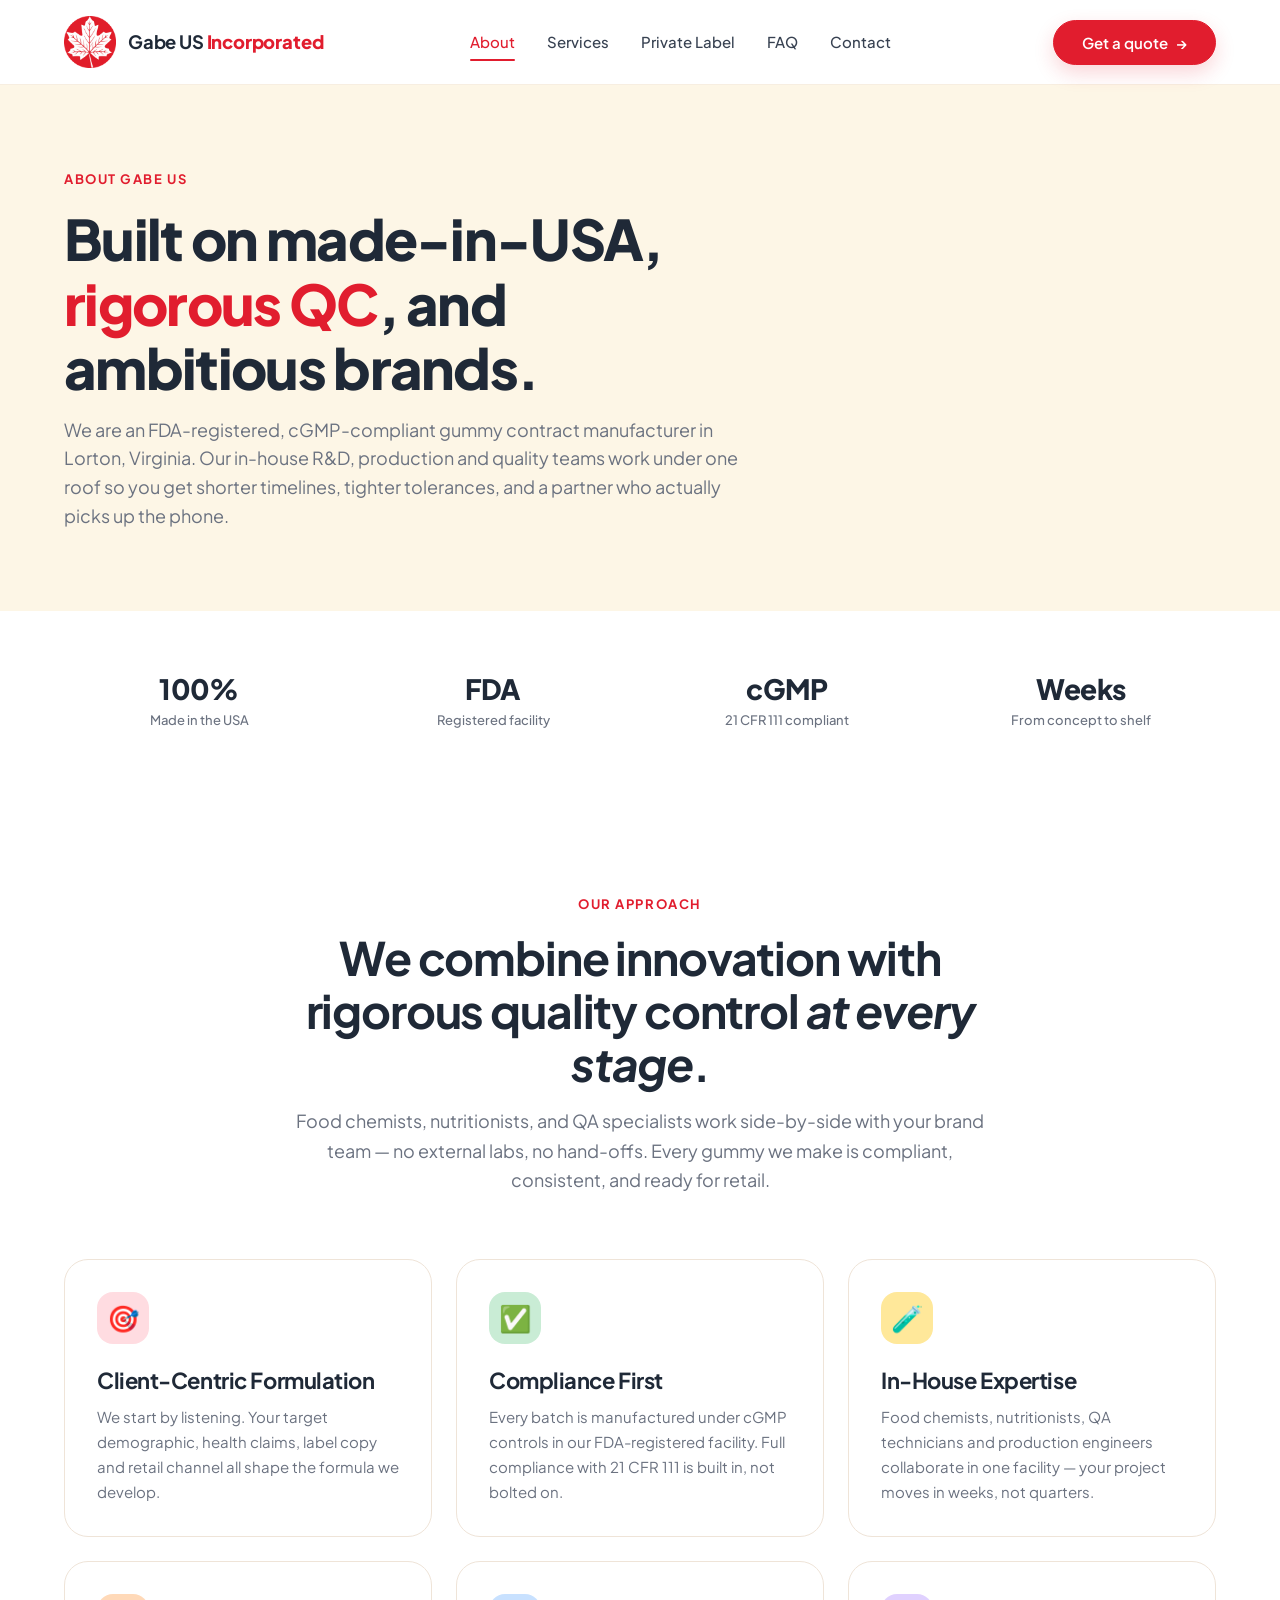
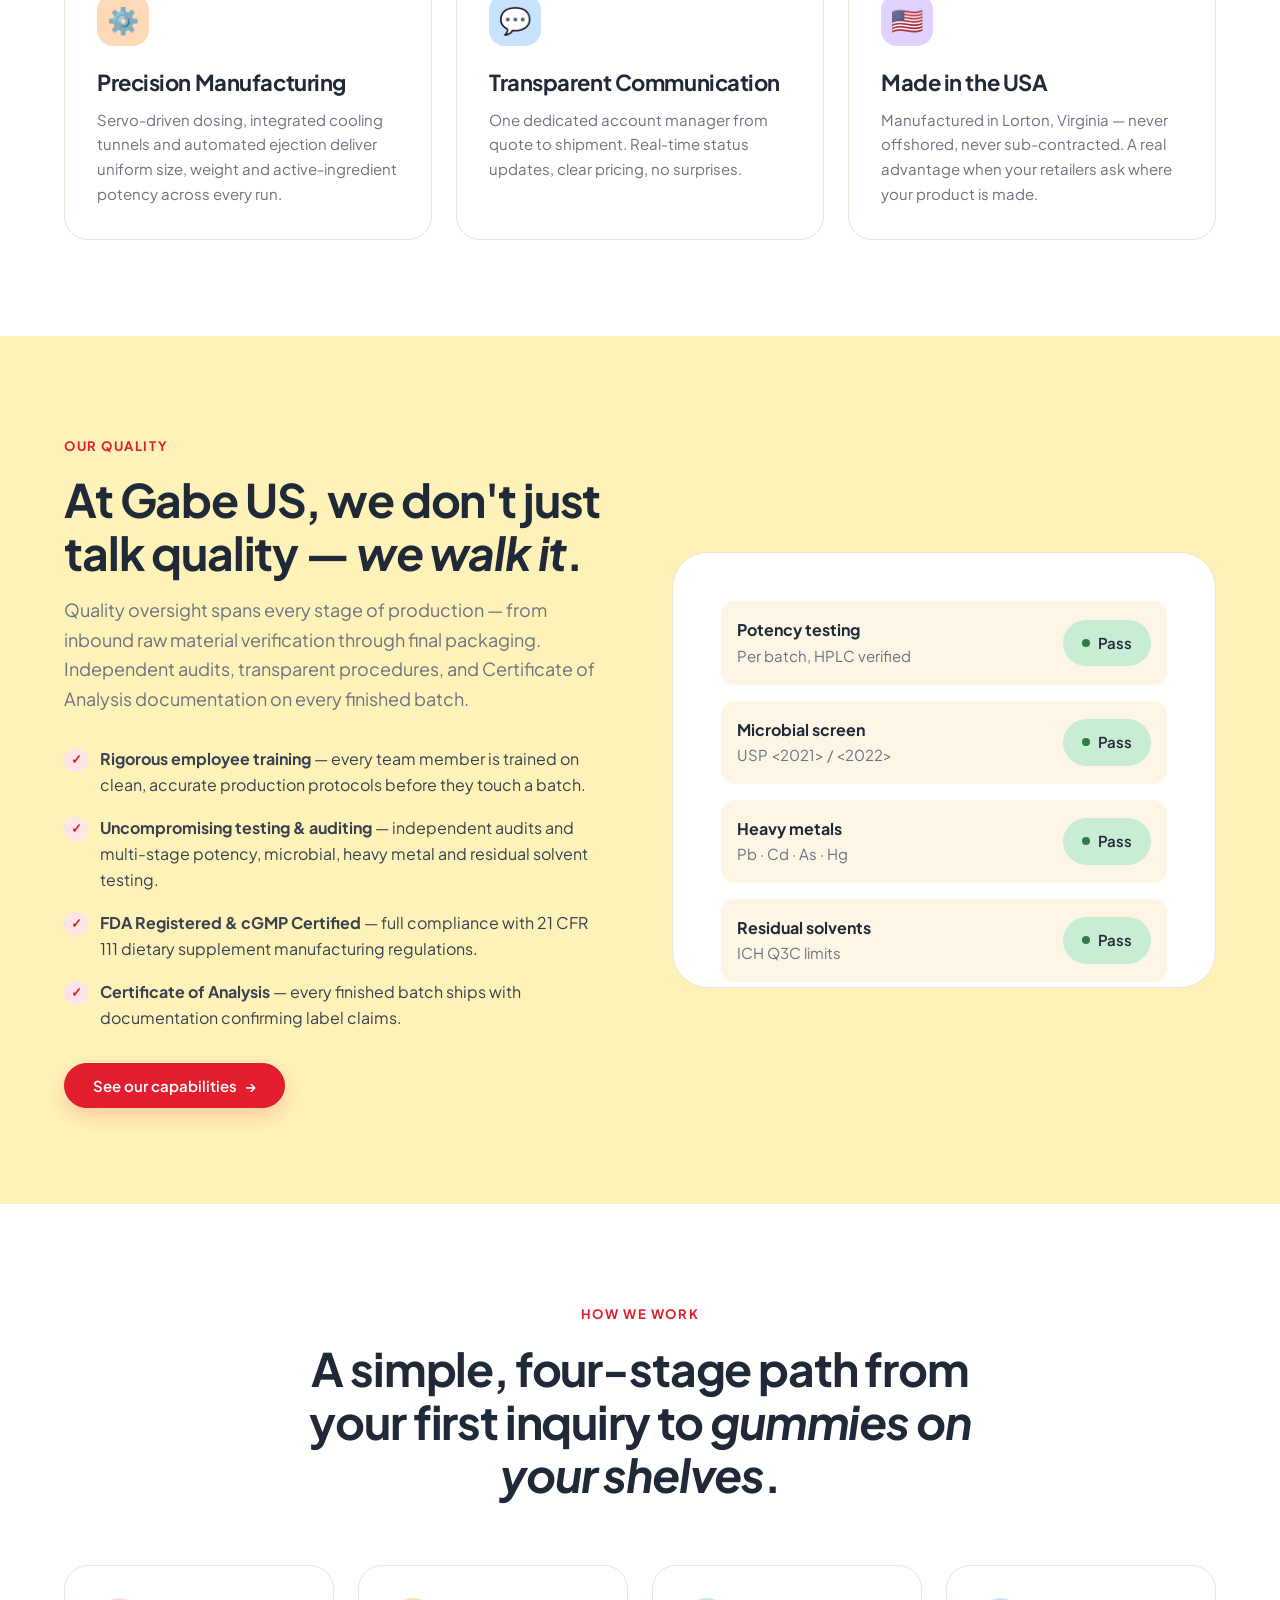
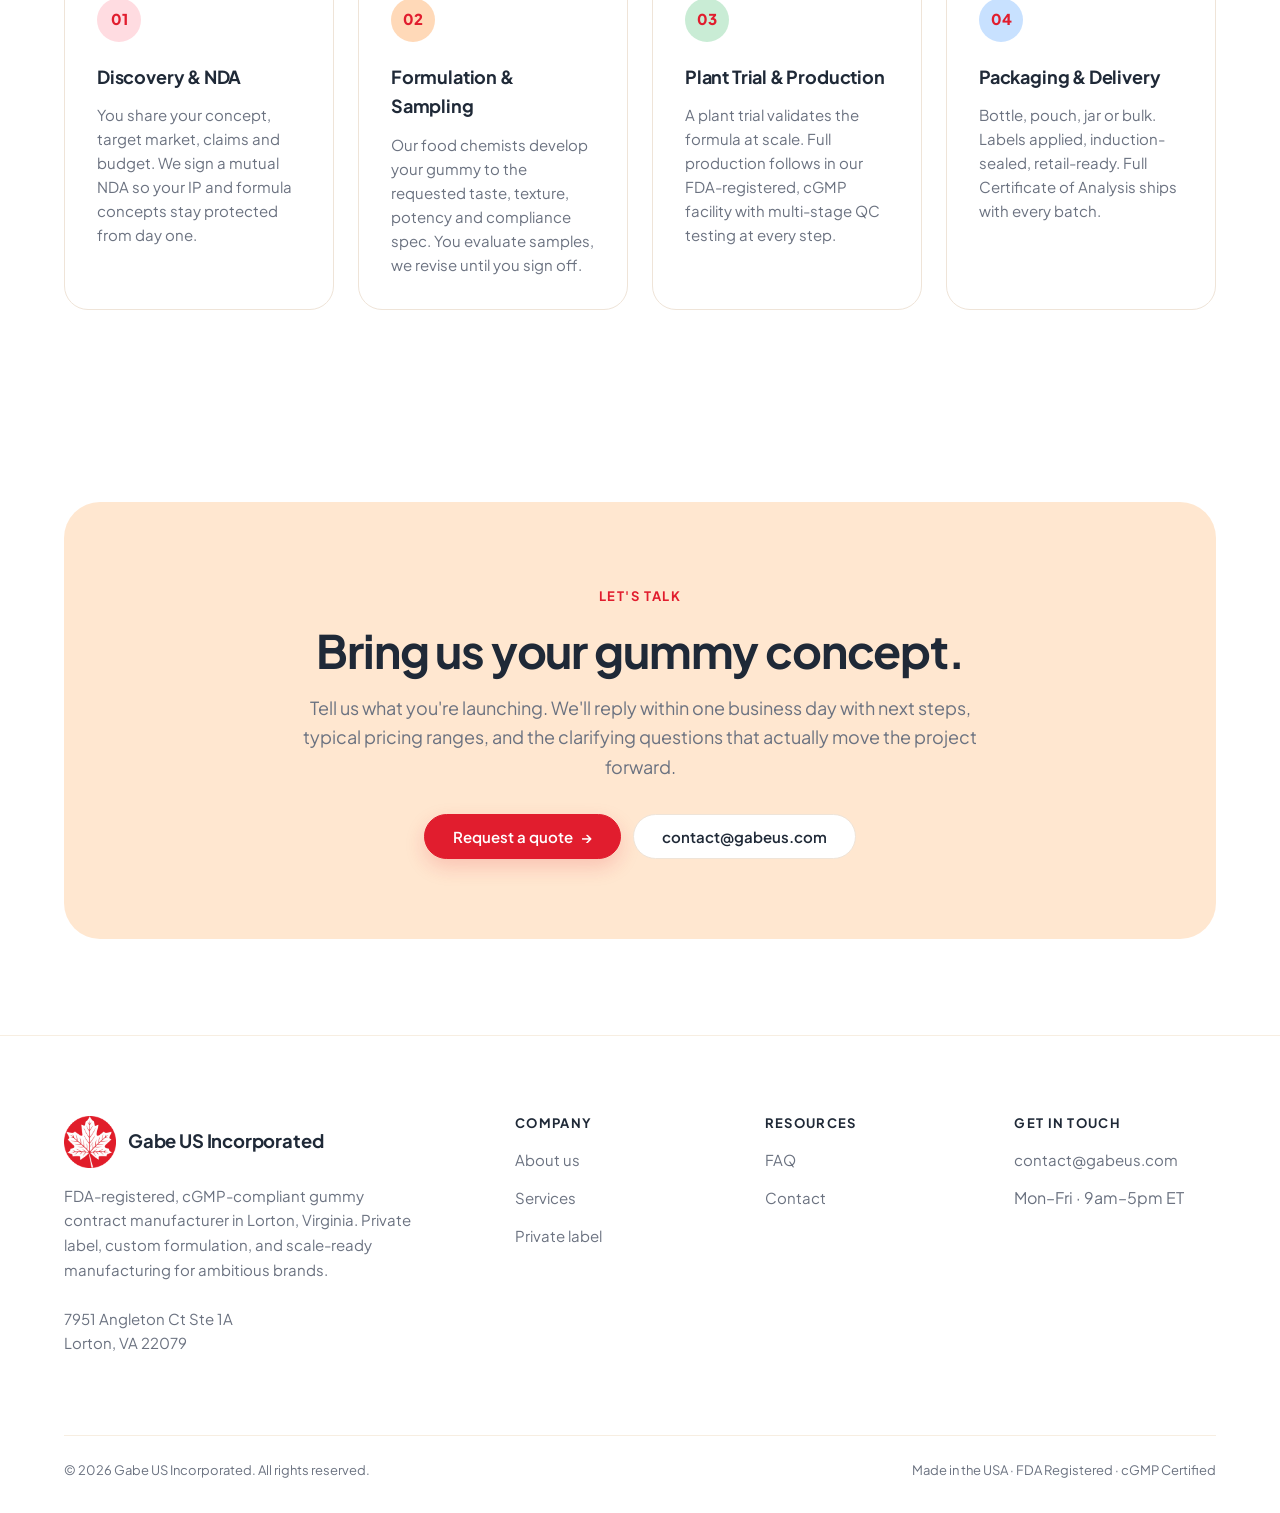
==== about.html @ cda5e7ef "Initial site: 6 pages, Plus Jakarta Sans design system, photorealistic gummy hero, Netlify Forms con" ====
<!DOCTYPE html>
<html lang="en">
<head>
  <meta charset="UTF-8">
  <meta name="viewport" content="width=device-width, initial-scale=1.0">
  <title>About — Gabe US Incorporated</title>
  <meta name="description" content="FDA-registered, cGMP-compliant gummy contract manufacturer in Lorton, Virginia. Learn about our approach, our quality standards, and how we work.">
  <link rel="preconnect" href="https://fonts.googleapis.com">
  <link rel="preconnect" href="https://fonts.gstatic.com" crossorigin>
  <link href="https://fonts.googleapis.com/css2?family=Plus+Jakarta+Sans:wght@400;500;600;700;800&display=swap" rel="stylesheet">
  <link rel="stylesheet" href="css/main.css">
</head>
<body>

<!-- Navigation -->
<header class="nav" id="nav">
  <div class="container nav__inner">
    <a href="index.html" class="nav__brand">
      <img src="images/logo-mark.png" alt="" class="nav__brand-mark">
      <span>Gabe US <strong style="font-weight:800; color:var(--red)">Incorporated</strong></span>
    </a>
    <nav aria-label="Primary">
      <ul class="nav__links">
        <li><a href="about.html" class="nav__link" aria-current="page">About</a></li>
        <li><a href="services.html" class="nav__link">Services</a></li>
        <li><a href="private-label.html" class="nav__link">Private Label</a></li>
        <li><a href="faq.html" class="nav__link">FAQ</a></li>
        <li><a href="contact.html" class="nav__link">Contact</a></li>
      </ul>
    </nav>
    <a href="contact.html" class="btn btn--primary nav__cta">
      Get a quote <span class="arrow">→</span>
    </a>
    <button class="nav__toggle" aria-label="Open menu" onclick="document.getElementById('nav').classList.toggle('is-open')">
      <svg viewBox="0 0 24 24" fill="none" stroke="currentColor" stroke-width="2.2">
        <line x1="3" y1="7" x2="21" y2="7"/>
        <line x1="3" y1="12" x2="21" y2="12"/>
        <line x1="3" y1="17" x2="21" y2="17"/>
      </svg>
    </button>
  </div>
</header>

<!-- Page banner -->
<section class="page-banner page-banner--cream">
  <div class="container">
    <div class="page-banner__inner">
      <span class="eyebrow page-banner__eyebrow">About Gabe US</span>
      <h1 class="page-banner__title">
        Built on made-in-USA, <span class="accent">rigorous QC</span>, and ambitious brands.
      </h1>
      <p class="page-banner__sub">
        We are an FDA-registered, cGMP-compliant gummy contract manufacturer in Lorton, Virginia. Our in-house R&amp;D, production and quality teams work under one roof so you get shorter timelines, tighter tolerances, and a partner who actually picks up the phone.
      </p>
    </div>
  </div>
</section>

<!-- Stats strip -->
<section class="section section--sm">
  <div class="container">
    <div class="card-grid card-grid--4" style="text-align:center;">
      <div><div class="hero__stat-val">100%</div><div class="hero__stat-label">Made in the USA</div></div>
      <div><div class="hero__stat-val">FDA</div><div class="hero__stat-label">Registered facility</div></div>
      <div><div class="hero__stat-val">cGMP</div><div class="hero__stat-label">21 CFR 111 compliant</div></div>
      <div><div class="hero__stat-val">Weeks</div><div class="hero__stat-label">From concept to shelf</div></div>
    </div>
  </div>
</section>

<!-- Our Approach -->
<section class="section">
  <div class="container">
    <div class="section__head">
      <span class="eyebrow">Our approach</span>
      <h2>We combine innovation with rigorous quality control <em class="italic">at every stage</em>.</h2>
      <p class="lead">Food chemists, nutritionists, and QA specialists work side-by-side with your brand team — no external labs, no hand-offs. Every gummy we make is compliant, consistent, and ready for retail.</p>
    </div>
    <div class="card-grid card-grid--3">
      <div class="card">
        <div class="card__icon card__icon--pink">🎯</div>
        <h3 class="card__title">Client-Centric Formulation</h3>
        <p class="card__body">We start by listening. Your target demographic, health claims, label copy and retail channel all shape the formula we develop.</p>
      </div>
      <div class="card">
        <div class="card__icon card__icon--mint">✅</div>
        <h3 class="card__title">Compliance First</h3>
        <p class="card__body">Every batch is manufactured under cGMP controls in our FDA-registered facility. Full compliance with 21 CFR 111 is built in, not bolted on.</p>
      </div>
      <div class="card">
        <div class="card__icon card__icon--butter">🧪</div>
        <h3 class="card__title">In-House Expertise</h3>
        <p class="card__body">Food chemists, nutritionists, QA technicians and production engineers collaborate in one facility — your project moves in weeks, not quarters.</p>
      </div>
      <div class="card">
        <div class="card__icon card__icon--peach">⚙️</div>
        <h3 class="card__title">Precision Manufacturing</h3>
        <p class="card__body">Servo-driven dosing, integrated cooling tunnels and automated ejection deliver uniform size, weight and active-ingredient potency across every run.</p>
      </div>
      <div class="card">
        <div class="card__icon card__icon--sky">💬</div>
        <h3 class="card__title">Transparent Communication</h3>
        <p class="card__body">One dedicated account manager from quote to shipment. Real-time status updates, clear pricing, no surprises.</p>
      </div>
      <div class="card">
        <div class="card__icon card__icon--lavender">🇺🇸</div>
        <h3 class="card__title">Made in the USA</h3>
        <p class="card__body">Manufactured in Lorton, Virginia — never offshored, never sub-contracted. A real advantage when your retailers ask where your product is made.</p>
      </div>
    </div>
  </div>
</section>

<!-- Our Quality -->
<section class="section section--butter">
  <div class="container">
    <div class="split">
      <div class="split__text">
        <span class="eyebrow">Our quality</span>
        <h2>At Gabe US, we don't just talk quality — <em class="italic">we walk it</em>.</h2>
        <p class="lead mb-8">Quality oversight spans every stage of production — from inbound raw material verification through final packaging. Independent audits, transparent procedures, and Certificate of Analysis documentation on every finished batch.</p>
        <ul class="feature-list">
          <li><strong>Rigorous employee training</strong> — every team member is trained on clean, accurate production protocols before they touch a batch.</li>
          <li><strong>Uncompromising testing &amp; auditing</strong> — independent audits and multi-stage potency, microbial, heavy metal and residual solvent testing.</li>
          <li><strong>FDA Registered &amp; cGMP Certified</strong> — full compliance with 21 CFR 111 dietary supplement manufacturing regulations.</li>
          <li><strong>Certificate of Analysis</strong> — every finished batch ships with documentation confirming label claims.</li>
        </ul>
        <a href="services.html" class="btn btn--primary mt-8">
          See our capabilities <span class="arrow">→</span>
        </a>
      </div>
      <div class="split__visual" style="background: var(--white); border: 1px solid var(--line);">
        <div style="display:flex; flex-direction:column; gap: var(--sp-4); padding: var(--sp-4);">
          <div style="padding: var(--sp-4); background: var(--cream); border-radius: var(--r); display:flex; justify-content:space-between; align-items:center;">
            <div><strong>Potency testing</strong><p style="margin:0; font-size:var(--fs-sm); color:var(--muted);">Per batch, HPLC verified</p></div>
            <span class="pill pill--mint"><span class="pill__dot" style="background:#2d7d46"></span>Pass</span>
          </div>
          <div style="padding: var(--sp-4); background: var(--cream); border-radius: var(--r); display:flex; justify-content:space-between; align-items:center;">
            <div><strong>Microbial screen</strong><p style="margin:0; font-size:var(--fs-sm); color:var(--muted);">USP &lt;2021&gt; / &lt;2022&gt;</p></div>
            <span class="pill pill--mint"><span class="pill__dot" style="background:#2d7d46"></span>Pass</span>
          </div>
          <div style="padding: var(--sp-4); background: var(--cream); border-radius: var(--r); display:flex; justify-content:space-between; align-items:center;">
            <div><strong>Heavy metals</strong><p style="margin:0; font-size:var(--fs-sm); color:var(--muted);">Pb · Cd · As · Hg</p></div>
            <span class="pill pill--mint"><span class="pill__dot" style="background:#2d7d46"></span>Pass</span>
          </div>
          <div style="padding: var(--sp-4); background: var(--cream); border-radius: var(--r); display:flex; justify-content:space-between; align-items:center;">
            <div><strong>Residual solvents</strong><p style="margin:0; font-size:var(--fs-sm); color:var(--muted);">ICH Q3C limits</p></div>
            <span class="pill pill--mint"><span class="pill__dot" style="background:#2d7d46"></span>Pass</span>
          </div>
          <div style="padding: var(--sp-3) var(--sp-4); font-size:var(--fs-xs); color:var(--muted); text-align:center;">
            Every batch ships with a full Certificate of Analysis.
          </div>
        </div>
      </div>
    </div>
  </div>
</section>

<!-- How We Work -->
<section class="section">
  <div class="container">
    <div class="section__head">
      <span class="eyebrow">How we work</span>
      <h2>A simple, four-stage path from your first inquiry to <em class="italic">gummies on your shelves</em>.</h2>
    </div>
    <div class="steps">
      <div class="step step--pink">
        <div class="step__num">01</div>
        <div class="step__title">Discovery &amp; NDA</div>
        <p class="step__body">You share your concept, target market, claims and budget. We sign a mutual NDA so your IP and formula concepts stay protected from day one.</p>
      </div>
      <div class="step step--peach">
        <div class="step__num">02</div>
        <div class="step__title">Formulation &amp; Sampling</div>
        <p class="step__body">Our food chemists develop your gummy to the requested taste, texture, potency and compliance spec. You evaluate samples, we revise until you sign off.</p>
      </div>
      <div class="step step--mint">
        <div class="step__num">03</div>
        <div class="step__title">Plant Trial &amp; Production</div>
        <p class="step__body">A plant trial validates the formula at scale. Full production follows in our FDA-registered, cGMP facility with multi-stage QC testing at every step.</p>
      </div>
      <div class="step step--sky">
        <div class="step__num">04</div>
        <div class="step__title">Packaging &amp; Delivery</div>
        <p class="step__body">Bottle, pouch, jar or bulk. Labels applied, induction-sealed, retail-ready. Full Certificate of Analysis ships with every batch.</p>
      </div>
    </div>
  </div>
</section>

<!-- CTA -->
<section class="section">
  <div class="container">
    <div class="cta-block">
      <div class="cta-block__inner">
        <span class="eyebrow">Let's talk</span>
        <h2>Bring us your gummy concept.</h2>
        <p>Tell us what you're launching. We'll reply within one business day with next steps, typical pricing ranges, and the clarifying questions that actually move the project forward.</p>
        <div style="display:flex; gap:var(--sp-3); justify-content:center; flex-wrap:wrap;">
          <a href="contact.html" class="btn btn--primary">
            Request a quote <span class="arrow">→</span>
          </a>
          <a href="mailto:contact@gabeus.com" class="btn btn--ghost">contact@gabeus.com</a>
        </div>
      </div>
    </div>
  </div>
</section>

<!-- Footer -->
<footer class="footer">
  <div class="container">
    <div class="footer__grid">
      <div class="footer__brand-col">
        <div class="footer__brand">
          <img src="images/logo-mark.png" alt="" class="nav__brand-mark">
          <span>Gabe US Incorporated</span>
        </div>
        <p class="footer__tag">
          FDA-registered, cGMP-compliant gummy contract manufacturer in Lorton, Virginia. Private label, custom formulation, and scale-ready manufacturing for ambitious brands.
        </p>
        <p class="footer__address">
          7951 Angleton Ct Ste 1A<br>
          Lorton, VA 22079
        </p>
      </div>
      <div>
        <h5>Company</h5>
        <ul class="footer__list">
          <li><a href="about.html">About us</a></li>
          <li><a href="services.html">Services</a></li>
          <li><a href="private-label.html">Private label</a></li>
        </ul>
      </div>
      <div>
        <h5>Resources</h5>
        <ul class="footer__list">
          <li><a href="faq.html">FAQ</a></li>
          <li><a href="contact.html">Contact</a></li>
        </ul>
      </div>
      <div>
        <h5>Get in touch</h5>
        <ul class="footer__list">
          <li><a href="mailto:contact@gabeus.com">contact@gabeus.com</a></li>
          <li><span>Mon–Fri · 9am–5pm ET</span></li>
        </ul>
      </div>
    </div>
    <div class="footer__bottom">
      <div>© <span id="year">2026</span> Gabe US Incorporated. All rights reserved.</div>
      <div>Made in the USA · FDA Registered · cGMP Certified</div>
    </div>
  </div>
</footer>

<script src="js/main.js"></script>
<script>
  document.getElementById('year').textContent = new Date().getFullYear();
</script>

</body>
</html>
---- css/main.css ----
/* ==========================================================================
   Gabe US Incorporated — Stylesheet
   White-dominant, soft pastel accents, red only for CTAs. Rounded, friendly.
   ========================================================================== */

/* Design tokens
   -------------------------------------------------------------------------- */
:root {
  /* Brand — red from logo, used sparingly */
  --red:        #E11D2E;
  --red-dark:   #B91525;
  --red-soft:   #FFE5E8;

  /* Neutrals */
  --ink:        #1F2937;
  --ink-soft:   #374151;
  --muted:      #6B7280;
  --line:       #EFE4D8;
  --line-soft:  #F7EEE1;
  --white:      #FFFFFF;
  --cream:      #FDF6E6;  /* signature warm cream — used for hero + many sections */

  /* Committed pastel section backgrounds (single-color blocks, not tints) */
  --pink:       #FFDCE1;
  --pink-2:     #FFE8EC;
  --peach:      #FFD9B8;
  --peach-2:    #FFE7D0;
  --mint:       #C9ECD5;
  --mint-2:     #DFF3E5;
  --butter:     #FFE89A;
  --butter-2:   #FFF2B8;
  --lavender:   #E0D1FF;
  --lavender-2: #EEE2FF;
  --sky:        #C8E1FF;
  --sky-2:      #DCEBFF;

  /* Typography */
  --font-sans: "Plus Jakarta Sans", -apple-system, BlinkMacSystemFont, "Segoe UI",
               Roboto, "Helvetica Neue", Arial, sans-serif;

  /* Type scale */
  --fs-xs:    0.8125rem;
  --fs-sm:    0.9375rem;
  --fs-base:  1rem;
  --fs-lg:    1.125rem;
  --fs-xl:    1.375rem;
  --fs-2xl:   1.75rem;
  --fs-3xl:   2.375rem;
  --fs-4xl:   3rem;
  --fs-5xl:   3.75rem;
  --fs-6xl:   4.5rem;

  /* Spacing */
  --sp-1: 0.25rem;
  --sp-2: 0.5rem;
  --sp-3: 0.75rem;
  --sp-4: 1rem;
  --sp-5: 1.25rem;
  --sp-6: 1.5rem;
  --sp-8: 2rem;
  --sp-10: 2.5rem;
  --sp-12: 3rem;
  --sp-16: 4rem;
  --sp-20: 5rem;
  --sp-24: 6rem;
  --sp-32: 8rem;

  /* Radius */
  --r-sm: 8px;
  --r:    14px;
  --r-lg: 24px;
  --r-xl: 36px;
  --pill: 999px;

  /* Layout */
  --container: 1200px;

  /* Shadows — soft */
  --shadow-sm:  0 2px 4px rgba(31, 41, 55, 0.04);
  --shadow:     0 4px 14px rgba(31, 41, 55, 0.06);
  --shadow-lg:  0 14px 40px rgba(31, 41, 55, 0.08);
  --shadow-red: 0 8px 20px rgba(225, 29, 46, 0.18);
}

/* Reset
   -------------------------------------------------------------------------- */
*, *::before, *::after { box-sizing: border-box; }
html { scroll-behavior: smooth; -webkit-text-size-adjust: 100%; }
body {
  margin: 0;
  font-family: var(--font-sans);
  font-size: var(--fs-base);
  line-height: 1.65;
  color: var(--ink);
  background: var(--white);
  font-weight: 400;
  -webkit-font-smoothing: antialiased;
  -moz-osx-font-smoothing: grayscale;
}
img, svg, video { max-width: 100%; display: block; }
button { font: inherit; cursor: pointer; border: 0; background: none; }
a { color: inherit; text-decoration: none; }

/* Typography
   -------------------------------------------------------------------------- */
h1, h2, h3, h4, h5 {
  margin: 0 0 var(--sp-4);
  font-weight: 700;
  line-height: 1.15;
  letter-spacing: -0.02em;
  color: var(--ink);
}
h1 {
  font-size: clamp(2.25rem, 5vw, var(--fs-6xl));
  font-weight: 800;
  letter-spacing: -0.035em;
}
h2 {
  font-size: clamp(1.75rem, 3.6vw, var(--fs-4xl));
  letter-spacing: -0.025em;
}
h3 { font-size: var(--fs-2xl); }
h4 { font-size: var(--fs-xl); font-weight: 700; }
h5 { font-size: var(--fs-lg); font-weight: 600; }

p { margin: 0 0 var(--sp-4); color: var(--ink-soft); }
.lead {
  font-size: var(--fs-lg);
  color: var(--muted);
  line-height: 1.65;
  font-weight: 400;
}
.eyebrow {
  display: inline-block;
  font-size: var(--fs-xs);
  font-weight: 700;
  letter-spacing: 0.12em;
  text-transform: uppercase;
  color: var(--red);
  margin-bottom: var(--sp-4);
}
.eyebrow--muted { color: var(--muted); }

em, .italic { font-style: italic; }

/* Layout
   -------------------------------------------------------------------------- */
.container {
  width: 100%;
  max-width: var(--container);
  margin: 0 auto;
  padding: 0 var(--sp-6);
}
.section {
  padding: var(--sp-24) 0;
  position: relative;
  overflow: hidden;
}
.section--sm { padding: var(--sp-16) 0; }

.section--cream   { background: var(--cream); }
.section--pink    { background: var(--pink-2); }
.section--peach   { background: var(--peach-2); }
.section--mint    { background: var(--mint-2); }
.section--butter  { background: var(--butter-2); }
.section--lavender{ background: var(--lavender-2); }

/* Buttons — rounded pills, red for primary CTA
   -------------------------------------------------------------------------- */
.btn {
  display: inline-flex;
  align-items: center;
  gap: var(--sp-2);
  padding: 14px 28px;
  font-family: inherit;
  font-size: var(--fs-sm);
  font-weight: 600;
  line-height: 1;
  border-radius: var(--pill);
  border: 1.5px solid transparent;
  transition: all 0.2s ease;
  white-space: nowrap;
  text-align: center;
}

.btn--primary {
  background: var(--red);
  color: #fff;
  border-color: var(--red);
  box-shadow: var(--shadow-red);
}
.btn--primary:hover {
  background: var(--red-dark);
  border-color: var(--red-dark);
  transform: translateY(-1px);
  box-shadow: 0 10px 24px rgba(225, 29, 46, 0.28);
}

.btn--ghost {
  background: var(--white);
  color: var(--ink);
  border-color: var(--line);
}
.btn--ghost:hover {
  border-color: var(--ink);
  transform: translateY(-1px);
}

.btn--light {
  background: var(--white);
  color: var(--red);
  border-color: var(--white);
}
.btn--light:hover {
  background: var(--red-soft);
}

.btn .arrow { transition: transform 0.2s ease; }
.btn:hover .arrow { transform: translateX(3px); }

/* Nav — white, soft, rounded
   -------------------------------------------------------------------------- */
.nav {
  position: sticky;
  top: 0;
  z-index: 50;
  background: rgba(255, 255, 255, 0.88);
  backdrop-filter: saturate(180%) blur(16px);
  -webkit-backdrop-filter: saturate(180%) blur(16px);
  border-bottom: 1px solid var(--line-soft);
}
.nav__inner {
  display: flex;
  align-items: center;
  justify-content: space-between;
  gap: var(--sp-6);
  height: 84px;
}
.nav__brand {
  display: flex;
  align-items: center;
  gap: var(--sp-3);
  font-size: 1.15rem;
  font-weight: 700;
  letter-spacing: -0.01em;
  color: var(--ink);
}
.nav__brand-mark {
  width: 52px; height: 52px;
  flex-shrink: 0;
  object-fit: contain;
  image-rendering: -webkit-optimize-contrast;
  transform-origin: center;
}
@media (max-width: 1024px) {
  .nav__inner { height: 76px; }
  .nav__brand-mark { width: 44px; height: 44px; }
  .nav__brand { font-size: 1rem; }
}

/* Brand animations: stamp-in on load, spin on hover, text rise on load
   -------------------------------------------------------------------------- */
.nav__brand > span {
  display: inline-block;
  animation: brand-rise 0.55s 0.15s cubic-bezier(0.2, 0.8, 0.2, 1) both;
}
.nav__brand-mark.popping {
  animation: brand-pop 0.7s cubic-bezier(0.34, 1.56, 0.64, 1) both;
}
.nav__brand-mark.spinning {
  animation: brand-spin 0.8s cubic-bezier(0.25, 0.8, 0.35, 1);
}

@keyframes brand-pop {
  0%   { opacity: 0; transform: scale(0.3)  rotate(-18deg); }
  55%  { opacity: 1; transform: scale(1.12) rotate(6deg);  }
  80%  { opacity: 1; transform: scale(0.97) rotate(-2deg); }
  100% { opacity: 1; transform: scale(1)    rotate(0);     }
}
@keyframes brand-spin {
  from { transform: rotate(0); }
  to   { transform: rotate(360deg); }
}
@keyframes brand-rise {
  0%   { opacity: 0; transform: translateY(8px); }
  100% { opacity: 1; transform: translateY(0);   }
}

@media (prefers-reduced-motion: reduce) {
  .nav__brand > span,
  .nav__brand-mark.popping,
  .nav__brand-mark.spinning {
    animation: none !important;
    opacity: 1 !important;
    transform: none !important;
  }
}
.nav__links {
  display: flex;
  align-items: center;
  gap: var(--sp-8);
  list-style: none;
  margin: 0;
  padding: 0;
}
.nav__link {
  font-size: var(--fs-sm);
  font-weight: 500;
  color: var(--ink-soft);
  padding: 4px 0;
  position: relative;
  transition: color 0.18s;
}
.nav__link:hover { color: var(--red); }
.nav__link[aria-current="page"] { color: var(--red); }
.nav__link[aria-current="page"]::after {
  content: "";
  position: absolute;
  bottom: -6px;
  left: 0; right: 0;
  height: 2px;
  background: var(--red);
  border-radius: 2px;
}

.nav__cta { margin-left: var(--sp-4); }

.nav__toggle {
  display: none;
  padding: 10px;
  color: var(--ink);
  min-width: 44px;
  min-height: 44px;
}
.nav__toggle svg { width: 24px; height: 24px; }

@media (max-width: 880px) {
  /* Base: hide links + CTA, show toggle */
  .nav__links,
  .nav__cta { display: none; }
  .nav__toggle { display: block; }

  /* When open: let nav__inner wrap so the menu flows onto new rows
     below the brand/toggle. Avoids overlapping the CTA with links. */
  .nav.is-open .nav__inner {
    flex-wrap: wrap;
    height: auto;
    row-gap: var(--sp-3);
    padding-bottom: var(--sp-6);
  }
  .nav.is-open .nav__links {
    display: flex;
    flex-direction: column;
    width: 100%;
    order: 10;
    gap: var(--sp-2);
    padding-top: var(--sp-4);
    border-top: 1px solid var(--line-soft);
  }
  .nav.is-open .nav__links li { width: 100%; }
  .nav.is-open .nav__link {
    display: block;
    padding: var(--sp-3) 0;
    font-size: 1rem;
    border-bottom: none;
  }
  .nav.is-open .nav__link[aria-current="page"]::after { display: none; }
  .nav.is-open .nav__cta {
    display: inline-flex;
    width: 100%;
    justify-content: center;
    order: 11;
    margin: var(--sp-2) 0 0;
  }
}

/* Hero — bright white with scattered gummies + mouse parallax
   -------------------------------------------------------------------------- */
.hero {
  position: relative;
  padding: var(--sp-20) 0 var(--sp-24);
  background: var(--cream);
  overflow: hidden;
  min-height: 640px;
}
.hero__inner {
  position: relative;
  z-index: 2;
  display: grid;
  grid-template-columns: minmax(0, 620px) 1fr;
  gap: var(--sp-16);
  align-items: center;
}
.hero__content { max-width: 580px; }

/* Gummies layer — absolute positioned, covers the whole hero */
.hero__gummies {
  position: absolute;
  inset: 0;
  pointer-events: none;
  z-index: 1;
}

/* Scattered shape element — SVG wrapper */
.shape {
  position: absolute;
  display: block;
  filter: drop-shadow(0 10px 18px rgba(31, 41, 55, 0.12));
  will-change: transform;
  animation: float 9s ease-in-out infinite;
}
/* Stagger the float animation so each shape has its own rhythm */
.shape:nth-child(1)  { animation-delay: -0.5s; animation-duration: 10s; }
.shape:nth-child(2)  { animation-delay: -1.2s; animation-duration:  8s; }
.shape:nth-child(3)  { animation-delay: -2.0s; animation-duration: 11s; }
.shape:nth-child(4)  { animation-delay: -3.1s; animation-duration:  9s; }
.shape:nth-child(5)  { animation-delay: -4.0s; animation-duration:  7s; }
.shape:nth-child(6)  { animation-delay: -5.3s; animation-duration: 10s; }
.shape:nth-child(7)  { animation-delay: -6.0s; animation-duration:  8s; }
.shape:nth-child(8)  { animation-delay: -7.2s; animation-duration: 12s; }
.shape:nth-child(9)  { animation-delay: -1.5s; animation-duration:  9s; }
.shape:nth-child(10) { animation-delay: -4.5s; animation-duration: 11s; }
.shape:nth-child(11) { animation-delay: -3.0s; animation-duration:  8s; }
.shape:nth-child(12) { animation-delay: -6.5s; animation-duration: 10s; }
.shape:nth-child(13) { animation-delay: -2.5s; animation-duration:  9s; }

@keyframes float {
  0%, 100% { translate: 0 0; }
  50%      { translate: 0 -10px; }
}
/* Size variants */
.shape-xs { width: 52px;  height: 52px; }
.shape-sm { width: 72px;  height: 72px; }
.shape-md { width: 104px; height: 104px; }
.shape-lg { width: 140px; height: 140px; }

/* Inside the split-visual context, shapes are positioned relative */
.split__visual .shape {
  position: absolute;
  animation: float 10s ease-in-out infinite;
}
.split__visual .shape:nth-child(odd)  { animation-duration: 8s; }
.split__visual .shape:nth-child(even) { animation-duration: 11s; animation-delay: -3s; }

@media (prefers-reduced-motion: reduce) {
  .shape { animation: none; }
}
.hero__title {
  font-size: clamp(2.5rem, 5.5vw, 5rem);
  line-height: 1.02;
  letter-spacing: -0.04em;
  margin-bottom: var(--sp-6);
  font-weight: 800;
}
.hero__title .accent { color: var(--red); position: relative; white-space: nowrap; }
.hero__title .accent::after {
  content: "";
  position: absolute;
  left: -4px; right: -4px; bottom: 0.05em;
  height: 0.36em;
  background: var(--butter);
  z-index: -1;
  border-radius: 4px;
}
.hero__sub {
  font-size: var(--fs-lg);
  color: var(--muted);
  margin-bottom: var(--sp-8);
  max-width: 32rem;
  line-height: 1.65;
}
.hero__ctas {
  display: flex;
  gap: var(--sp-3);
  flex-wrap: wrap;
  align-items: center;
  margin-bottom: var(--sp-12);
}
.hero__stats {
  display: grid;
  grid-template-columns: repeat(3, 1fr);
  gap: var(--sp-6);
  padding-top: var(--sp-8);
  border-top: 1px dashed var(--line);
}
.hero__stat-val {
  font-size: var(--fs-2xl);
  font-weight: 800;
  color: var(--ink);
  line-height: 1;
  letter-spacing: -0.02em;
}
.hero__stat-val .small { font-size: 0.7em; color: var(--red); margin-left: 2px; }
.hero__stat-label {
  font-size: var(--fs-xs);
  color: var(--muted);
  margin-top: 8px;
  line-height: 1.45;
  font-weight: 500;
}

/* Hero visual: jar of pastel gummies */
.hero__visual {
  position: relative;
  aspect-ratio: 1 / 1.05;
  max-width: 520px;
  margin: 0 auto;
}
.hero__blob {
  position: absolute;
  inset: 0;
  background: var(--pink);
  border-radius: 48% 52% 44% 56% / 52% 42% 58% 48%;
  animation: blob 18s ease-in-out infinite;
}
.hero__blob--2 {
  background: var(--peach);
  border-radius: 56% 44% 60% 40% / 48% 58% 42% 52%;
  animation-delay: -6s;
  animation-duration: 22s;
  inset: 8% 8% 8% 8%;
  opacity: 0.85;
}
.hero__blob--3 {
  background: var(--mint);
  border-radius: 40% 60% 50% 50% / 60% 40% 56% 44%;
  animation-delay: -12s;
  inset: 18% 18% 18% 18%;
  opacity: 0.7;
}
@keyframes blob {
  0%, 100% { transform: rotate(0deg) scale(1); }
  33% { transform: rotate(6deg) scale(1.02); }
  66% { transform: rotate(-4deg) scale(0.98); }
}

.gummy {
  position: absolute;
  border-radius: 50%;
  box-shadow:
    inset -4px -6px 10px rgba(0, 0, 0, 0.12),
    inset 4px 4px 10px rgba(255, 255, 255, 0.45),
    0 6px 14px rgba(0, 0, 0, 0.08);
}
.gummy--pink    { background: radial-gradient(circle at 30% 25%, #ffb4be, #f07b88); }
.gummy--peach   { background: radial-gradient(circle at 30% 25%, #ffcfa8, #f59e5a); }
.gummy--mint    { background: radial-gradient(circle at 30% 25%, #a8e6b9, #5dbd76); }
.gummy--butter  { background: radial-gradient(circle at 30% 25%, #ffe68b, #f5c342); }
.gummy--violet  { background: radial-gradient(circle at 30% 25%, #d1b7ff, #9b79e8); }
.gummy--sky     { background: radial-gradient(circle at 30% 25%, #a8d8ff, #5eb0ed); }
.gummy--red     { background: radial-gradient(circle at 30% 25%, #ff8c98, #e11d2e); }

.hero__gummy-1 { top: 8%;  left: 20%; width: 90px;  height: 90px; }
.hero__gummy-2 { top: 28%; left: 60%; width: 70px;  height: 70px; }
.hero__gummy-3 { top: 52%; left: 22%; width: 110px; height: 110px; }
.hero__gummy-4 { top: 68%; left: 58%; width: 80px;  height: 80px; }
.hero__gummy-5 { top: 35%; left: 40%; width: 55px;  height: 55px; }
.hero__gummy-6 { top: 15%; left: 70%; width: 50px;  height: 50px; }

.hero__badge {
  position: absolute;
  bottom: 0; left: 50%;
  transform: translate(-50%, 35%);
  background: var(--white);
  border-radius: var(--pill);
  padding: 10px 20px 10px 14px;
  display: flex;
  align-items: center;
  gap: 10px;
  font-size: var(--fs-sm);
  font-weight: 600;
  box-shadow: var(--shadow-lg);
  white-space: nowrap;
}
.hero__badge-flag {
  width: 32px; height: 32px;
  background: var(--red);
  border-radius: 50%;
  display: grid;
  place-items: center;
  color: #fff;
  font-size: 16px;
}

@media (max-width: 880px) {
  .hero { min-height: auto; padding: var(--sp-16) 0 var(--sp-24); }
  .hero__inner { grid-template-columns: 1fr; gap: var(--sp-12); }
  .hero__stats { grid-template-columns: 1fr 1fr; gap: var(--sp-4); }
  /* Reduce visual clutter on small screens */
  .hero__gummies { opacity: 0.7; }
  .hero__gummies .shape-lg { display: none; }
  .hero__gummies .shape-md { transform: scale(0.8); }
}

/* Trust bar — pastel pills, blends with hero cream
   -------------------------------------------------------------------------- */
.trust-bar {
  padding: var(--sp-12) 0;
  background: var(--cream);
}
.trust-bar__inner {
  display: flex;
  align-items: center;
  justify-content: center;
  gap: var(--sp-3);
  flex-wrap: wrap;
}
.pill {
  display: inline-flex;
  align-items: center;
  gap: var(--sp-2);
  padding: 10px 18px;
  border-radius: var(--pill);
  font-size: var(--fs-sm);
  font-weight: 600;
  background: var(--white);
  border: 1px solid var(--line);
  color: var(--ink);
}
.pill__dot {
  width: 8px; height: 8px;
  border-radius: 50%;
  background: var(--red);
  display: inline-block;
}
.pill--mint   { background: var(--mint);   border-color: transparent; }
.pill--peach  { background: var(--peach);  border-color: transparent; }
.pill--pink   { background: var(--pink);   border-color: transparent; }
.pill--butter { background: var(--butter); border-color: transparent; }
.pill--sky    { background: var(--sky);    border-color: transparent; }

/* Section head
   -------------------------------------------------------------------------- */
.section__head {
  text-align: center;
  max-width: 44rem;
  margin: 0 auto var(--sp-16);
}
.section__head--left {
  text-align: left;
  margin-left: 0;
}

/* Cards
   -------------------------------------------------------------------------- */
.card-grid {
  display: grid;
  gap: var(--sp-6);
}
.card-grid--2 { grid-template-columns: repeat(auto-fit, minmax(340px, 1fr)); }
.card-grid--3 { grid-template-columns: repeat(auto-fit, minmax(280px, 1fr)); }
.card-grid--4 { grid-template-columns: repeat(auto-fit, minmax(240px, 1fr)); }

.card {
  background: var(--white);
  border: 1px solid var(--line);
  border-radius: var(--r-lg);
  padding: var(--sp-8);
  transition: all 0.25s ease;
  display: flex;
  flex-direction: column;
}
.card:hover {
  transform: translateY(-4px);
  border-color: var(--red-soft);
  box-shadow: var(--shadow-lg);
}
.card__icon {
  width: 52px; height: 52px;
  border-radius: 16px;
  display: grid;
  place-items: center;
  margin-bottom: var(--sp-6);
  font-size: 26px;
}
.card__icon--pink   { background: var(--pink); }
.card__icon--peach  { background: var(--peach); }
.card__icon--mint   { background: var(--mint); }
.card__icon--butter { background: var(--butter); }
.card__icon--sky    { background: var(--sky); }
.card__icon--lavender { background: var(--lavender); }
.card__title {
  font-size: var(--fs-xl);
  margin-bottom: var(--sp-3);
  font-weight: 700;
}
.card__body {
  color: var(--muted);
  font-size: var(--fs-sm);
  line-height: 1.65;
  margin: 0;
}
.card__link {
  margin-top: var(--sp-5);
  font-size: var(--fs-sm);
  font-weight: 600;
  color: var(--red);
  display: inline-flex;
  align-items: center;
  gap: 6px;
}
.card__link:hover { gap: 10px; }

/* Process steps — friendly numbered cards
   -------------------------------------------------------------------------- */
.steps {
  display: grid;
  grid-template-columns: repeat(auto-fit, minmax(250px, 1fr));
  gap: var(--sp-6);
}
.step {
  padding: var(--sp-8);
  background: var(--white);
  border-radius: var(--r-lg);
  border: 1px solid var(--line);
  position: relative;
  transition: all 0.25s;
}
.step:hover {
  transform: translateY(-3px);
  box-shadow: var(--shadow);
}
.step__num {
  display: inline-flex;
  align-items: center;
  justify-content: center;
  width: 44px; height: 44px;
  border-radius: 50%;
  font-size: var(--fs-sm);
  font-weight: 800;
  color: var(--red);
  background: var(--red-soft);
  margin-bottom: var(--sp-5);
}
.step--pink   .step__num { background: var(--pink); }
.step--peach  .step__num { background: var(--peach); }
.step--mint   .step__num { background: var(--mint); }
.step--butter .step__num { background: var(--butter); }
.step--lavender .step__num { background: var(--lavender); }
.step--sky    .step__num { background: var(--sky); }

.step__title {
  font-size: var(--fs-lg);
  font-weight: 700;
  margin-bottom: var(--sp-3);
  letter-spacing: -0.01em;
}
.step__body {
  font-size: var(--fs-sm);
  color: var(--muted);
  margin: 0;
  line-height: 1.6;
}
.step--accent {
  background: var(--ink);
  color: #fff;
  border-color: var(--ink);
  display: flex;
  flex-direction: column;
  justify-content: center;
  align-items: flex-start;
}
.step--accent .step__num { background: var(--red); color: #fff; }
.step--accent .step__title { color: #fff; }
.step--accent .step__body { color: #d1d5db; }

/* Split layout
   -------------------------------------------------------------------------- */
.split {
  display: grid;
  grid-template-columns: 1fr 1fr;
  gap: var(--sp-16);
  align-items: center;
}
.split--reverse .split__text { order: 2; }

.split__visual {
  aspect-ratio: 5/4;
  border-radius: var(--r-xl);
  background: var(--peach-2);
  position: relative;
  overflow: hidden;
  padding: var(--sp-8);
}
.split__visual--mint { background: var(--mint-2); }
.split__visual--pink { background: var(--pink-2); }
.split__visual--butter { background: var(--butter-2); }

.split__badges {
  position: absolute;
  inset: auto var(--sp-6) var(--sp-6) var(--sp-6);
  display: flex;
  flex-wrap: wrap;
  gap: var(--sp-2);
}
.split__badge {
  padding: 8px 14px;
  background: var(--white);
  border-radius: var(--pill);
  font-size: var(--fs-xs);
  font-weight: 600;
  box-shadow: var(--shadow-sm);
}

@media (max-width: 880px) {
  .split { grid-template-columns: 1fr; gap: var(--sp-8); }
  .split--reverse .split__text { order: 0; }
}

/* Feature list (bullets with soft marker)
   -------------------------------------------------------------------------- */
.feature-list {
  list-style: none;
  padding: 0;
  margin: 0;
  display: grid;
  gap: var(--sp-4);
}
.feature-list li {
  padding-left: 36px;
  position: relative;
  color: var(--ink-soft);
  line-height: 1.65;
  font-size: var(--fs-base);
}
.feature-list li::before {
  content: "✓";
  position: absolute;
  left: 0; top: 2px;
  width: 24px; height: 24px;
  background: var(--red-soft);
  color: var(--red);
  border-radius: 50%;
  display: grid;
  place-items: center;
  font-size: 13px;
  font-weight: 700;
}

/* Testimonial / quote
   -------------------------------------------------------------------------- */
.quote {
  max-width: 52rem;
  margin: 0 auto;
  text-align: center;
  padding: var(--sp-12) var(--sp-6);
  background: var(--white);
  border-radius: var(--r-xl);
  border: 1px solid var(--line);
  position: relative;
}
.quote__mark {
  position: absolute;
  top: -32px;
  left: 50%;
  transform: translateX(-50%);
  width: 64px; height: 64px;
  background: var(--red);
  color: #fff;
  border-radius: 50%;
  display: grid;
  place-items: center;
  font-size: 36px;
  font-weight: 700;
  line-height: 1;
  box-shadow: var(--shadow-red);
}
.quote__mark::before { content: "\201C"; margin-top: 8px; }
.quote__text {
  font-size: clamp(1.125rem, 2.1vw, 1.5rem);
  line-height: 1.45;
  color: var(--ink);
  margin: var(--sp-4) 0 var(--sp-8);
  font-weight: 500;
  letter-spacing: -0.01em;
}
.quote__author {
  font-size: var(--fs-sm);
  color: var(--muted);
}
.quote__author strong {
  color: var(--ink);
  display: block;
  font-weight: 700;
  margin-bottom: 2px;
}

/* CTA block
   -------------------------------------------------------------------------- */
.cta-block {
  text-align: center;
  padding: var(--sp-20) var(--sp-6);
  background: var(--peach-2);
  border-radius: var(--r-xl);
  position: relative;
  overflow: hidden;
}
.cta-block__inner {
  position: relative;
  max-width: 44rem;
  margin: 0 auto;
}
.cta-block h2 { margin-bottom: var(--sp-4); }
.cta-block p {
  color: var(--muted);
  font-size: var(--fs-lg);
  margin-bottom: var(--sp-8);
}

/* Footer
   -------------------------------------------------------------------------- */
.footer {
  background: var(--white);
  color: var(--muted);
  padding: var(--sp-20) 0 var(--sp-8);
  border-top: 1px solid var(--line-soft);
}
.footer__grid {
  display: grid;
  grid-template-columns: 2fr 1fr 1fr 1fr;
  gap: var(--sp-12);
  margin-bottom: var(--sp-16);
}
.footer__brand {
  font-size: 1.15rem;
  font-weight: 700;
  color: var(--ink);
  margin-bottom: var(--sp-4);
  display: flex;
  align-items: center;
  gap: var(--sp-3);
  letter-spacing: -0.01em;
}
.footer__tag {
  font-size: var(--fs-sm);
  max-width: 22rem;
  margin-bottom: var(--sp-6);
  color: var(--muted);
}
.footer__address {
  font-size: var(--fs-sm);
  color: var(--muted);
  line-height: 1.6;
}
.footer h5 {
  color: var(--ink);
  font-size: var(--fs-xs);
  margin-bottom: var(--sp-4);
  letter-spacing: 0.1em;
  text-transform: uppercase;
  font-weight: 700;
}
.footer__list {
  list-style: none;
  margin: 0;
  padding: 0;
  display: flex;
  flex-direction: column;
  gap: var(--sp-3);
}
.footer__list a {
  font-size: var(--fs-sm);
  color: var(--muted);
  transition: color 0.15s;
}
.footer__list a:hover { color: var(--red); }
.footer__bottom {
  display: flex;
  justify-content: space-between;
  padding-top: var(--sp-6);
  border-top: 1px solid var(--line-soft);
  font-size: var(--fs-xs);
  color: var(--muted);
  flex-wrap: wrap;
  gap: var(--sp-4);
}

@media (max-width: 880px) {
  .footer__grid { grid-template-columns: 1fr 1fr; gap: var(--sp-8); }
  .footer__brand-col { grid-column: 1 / -1; }
}

/* FAQ
   -------------------------------------------------------------------------- */
.faq-list {
  max-width: 820px;
  margin: 0 auto;
  display: grid;
  gap: var(--sp-3);
}
.faq-item {
  border-radius: var(--r);
  background: var(--white);
  border: 1px solid var(--line);
  transition: all 0.2s;
}
.faq-item[open] {
  border-color: var(--red-soft);
  box-shadow: var(--shadow);
}
.faq-item summary {
  list-style: none;
  cursor: pointer;
  padding: var(--sp-5) var(--sp-6);
  display: flex;
  justify-content: space-between;
  gap: var(--sp-4);
  align-items: center;
  font-size: var(--fs-base);
  font-weight: 600;
  color: var(--ink);
}
.faq-item summary::-webkit-details-marker { display: none; }
.faq-item__plus {
  flex-shrink: 0;
  width: 28px; height: 28px;
  background: var(--red-soft);
  color: var(--red);
  border-radius: 50%;
  display: grid;
  place-items: center;
  font-size: 16px;
  font-weight: 700;
  transition: transform 0.2s;
}
.faq-item[open] .faq-item__plus {
  background: var(--red);
  color: #fff;
  transform: rotate(45deg);
}
.faq-item__body {
  padding: 0 var(--sp-6) var(--sp-5) var(--sp-6);
  color: var(--muted);
  font-size: var(--fs-sm);
  line-height: 1.7;
  max-width: 92%;
}
.faq-item__body p { margin: 0; color: inherit; }

/* Form
   -------------------------------------------------------------------------- */
.form { display: grid; gap: var(--sp-5); }
.form__row {
  display: grid;
  grid-template-columns: 1fr 1fr;
  gap: var(--sp-4);
}
.field { display: flex; flex-direction: column; gap: var(--sp-2); }
.field label {
  font-size: var(--fs-xs);
  font-weight: 700;
  color: var(--ink);
  letter-spacing: 0.04em;
  text-transform: uppercase;
}
.field input,
.field select,
.field textarea {
  padding: 14px 18px;
  background: var(--white);
  border: 1.5px solid var(--line);
  border-radius: var(--r);
  font-family: inherit;
  font-size: var(--fs-base);
  color: var(--ink);
  transition: border-color 0.15s, box-shadow 0.15s;
}
.field input:focus,
.field select:focus,
.field textarea:focus {
  outline: 0;
  border-color: var(--red);
  box-shadow: 0 0 0 4px var(--red-soft);
}
.field textarea { resize: vertical; min-height: 140px; }
@media (max-width: 640px) {
  .form__row { grid-template-columns: 1fr; }
}

/* Page banner (sub-pages) — committed single-color bg, clean
   -------------------------------------------------------------------------- */
.page-banner {
  padding: var(--sp-20) 0 var(--sp-16);
  background: var(--cream);
  position: relative;
  overflow: hidden;
}
/* Color variants — single committed pastel for each page */
.page-banner--cream    { background: var(--cream); }
.page-banner--butter   { background: var(--butter-2); }
.page-banner--peach    { background: var(--peach-2); }
.page-banner--mint     { background: var(--mint-2); }
.page-banner--pink     { background: var(--pink-2); }
.page-banner--lavender { background: var(--lavender-2); }

.page-banner__inner {
  position: relative;
  max-width: 44rem;
}
.page-banner__eyebrow { margin-bottom: var(--sp-4); }
.page-banner__title {
  font-size: clamp(2rem, 4.5vw, 3.5rem);
  margin-bottom: var(--sp-4);
  font-weight: 800;
  letter-spacing: -0.03em;
}
.page-banner__title .accent { color: var(--red); position: relative; white-space: nowrap; }
.page-banner__title .accent::after {
  content: "";
  position: absolute;
  left: -4px; right: -4px; bottom: 0.05em;
  height: 0.36em;
  background: rgba(255, 232, 154, 0.8);
  z-index: -1;
  border-radius: 4px;
}
.page-banner__sub {
  font-size: var(--fs-lg);
  color: var(--muted);
  line-height: 1.6;
}

/* Utility classes
   -------------------------------------------------------------------------- */
.text-center { text-align: center; }
.mb-0 { margin-bottom: 0; }
.mb-4 { margin-bottom: var(--sp-4); }
.mb-6 { margin-bottom: var(--sp-6); }
.mb-8 { margin-bottom: var(--sp-8); }
.mt-8 { margin-top: var(--sp-8); }

/* Mobile tuning — tighten spacing, prevent overflow, keep touch targets ≥44px
   -------------------------------------------------------------------------- */
@media (max-width: 880px) {
  .container { padding: 0 var(--sp-5); }
  .section  { padding: var(--sp-16) 0; }
  .section--sm { padding: var(--sp-12) 0; }
  .section__head { margin-bottom: var(--sp-10); }
  .page-banner { padding: var(--sp-12) 0 var(--sp-10); }
  .page-banner__title { font-size: clamp(1.75rem, 7vw, 2.5rem); }

  /* Keep the grid of cards single-column on narrow phones with breathing room */
  .card { padding: var(--sp-6); }

  /* Steps: make each card single-column and clearly separated */
  .steps { grid-template-columns: 1fr; gap: var(--sp-4); }
  .step  { padding: var(--sp-6); }

  /* Trust bar pills take full width on tiny screens */
  .trust-bar__inner { gap: var(--sp-2); }
  .pill { padding: 8px 14px; font-size: var(--fs-xs); }

  /* CTA block pads inward less on small screens */
  .cta-block { padding: var(--sp-12) var(--sp-5); border-radius: var(--r-lg); }

  /* Form buttons need finger-friendly height */
  .btn { padding: 14px 22px; }
}

@media (max-width: 560px) {
  /* Even tighter on small phones */
  h1 { font-size: clamp(1.75rem, 8vw, 2.25rem); }
  h2 { font-size: clamp(1.375rem, 6vw, 1.75rem); }
  .hero__title { font-size: clamp(2rem, 9vw, 2.75rem); }
  .hero__stat-val { font-size: var(--fs-xl); }
  .hero__stat-label { font-size: 0.75rem; }

  /* Hide more decorative gummies to keep hero calm on tiny screens */
  .hero__gummies .shape-md { display: none; }
  .hero__gummies { opacity: 0.55; }

  /* Footer stacks single column on smallest phones */
  .footer__grid { grid-template-columns: 1fr; gap: var(--sp-8); }
  .footer__brand-col { grid-column: 1; }

  /* FAQ: smaller summary font + tight padding */
  .faq-item summary { padding: var(--sp-4) var(--sp-5); font-size: var(--fs-sm); }
  .faq-item__body { padding: 0 var(--sp-5) var(--sp-4); }
}
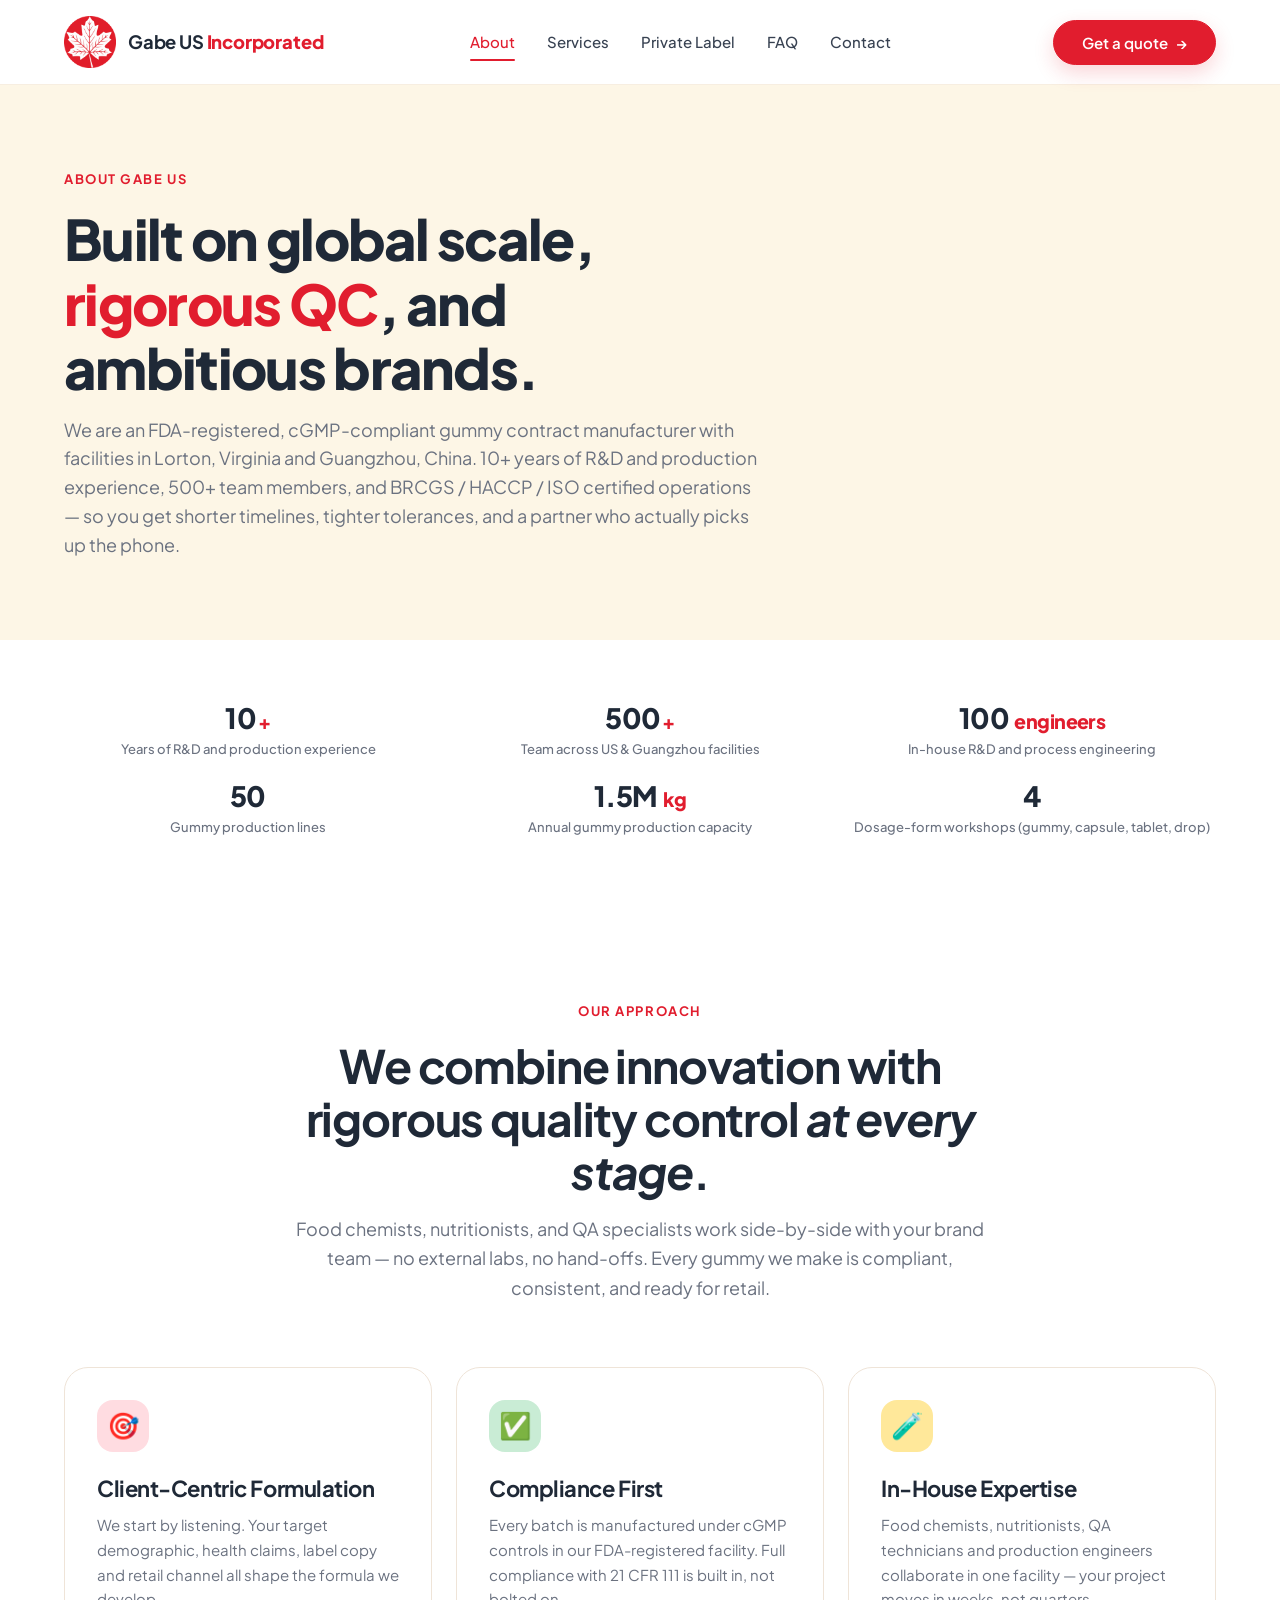
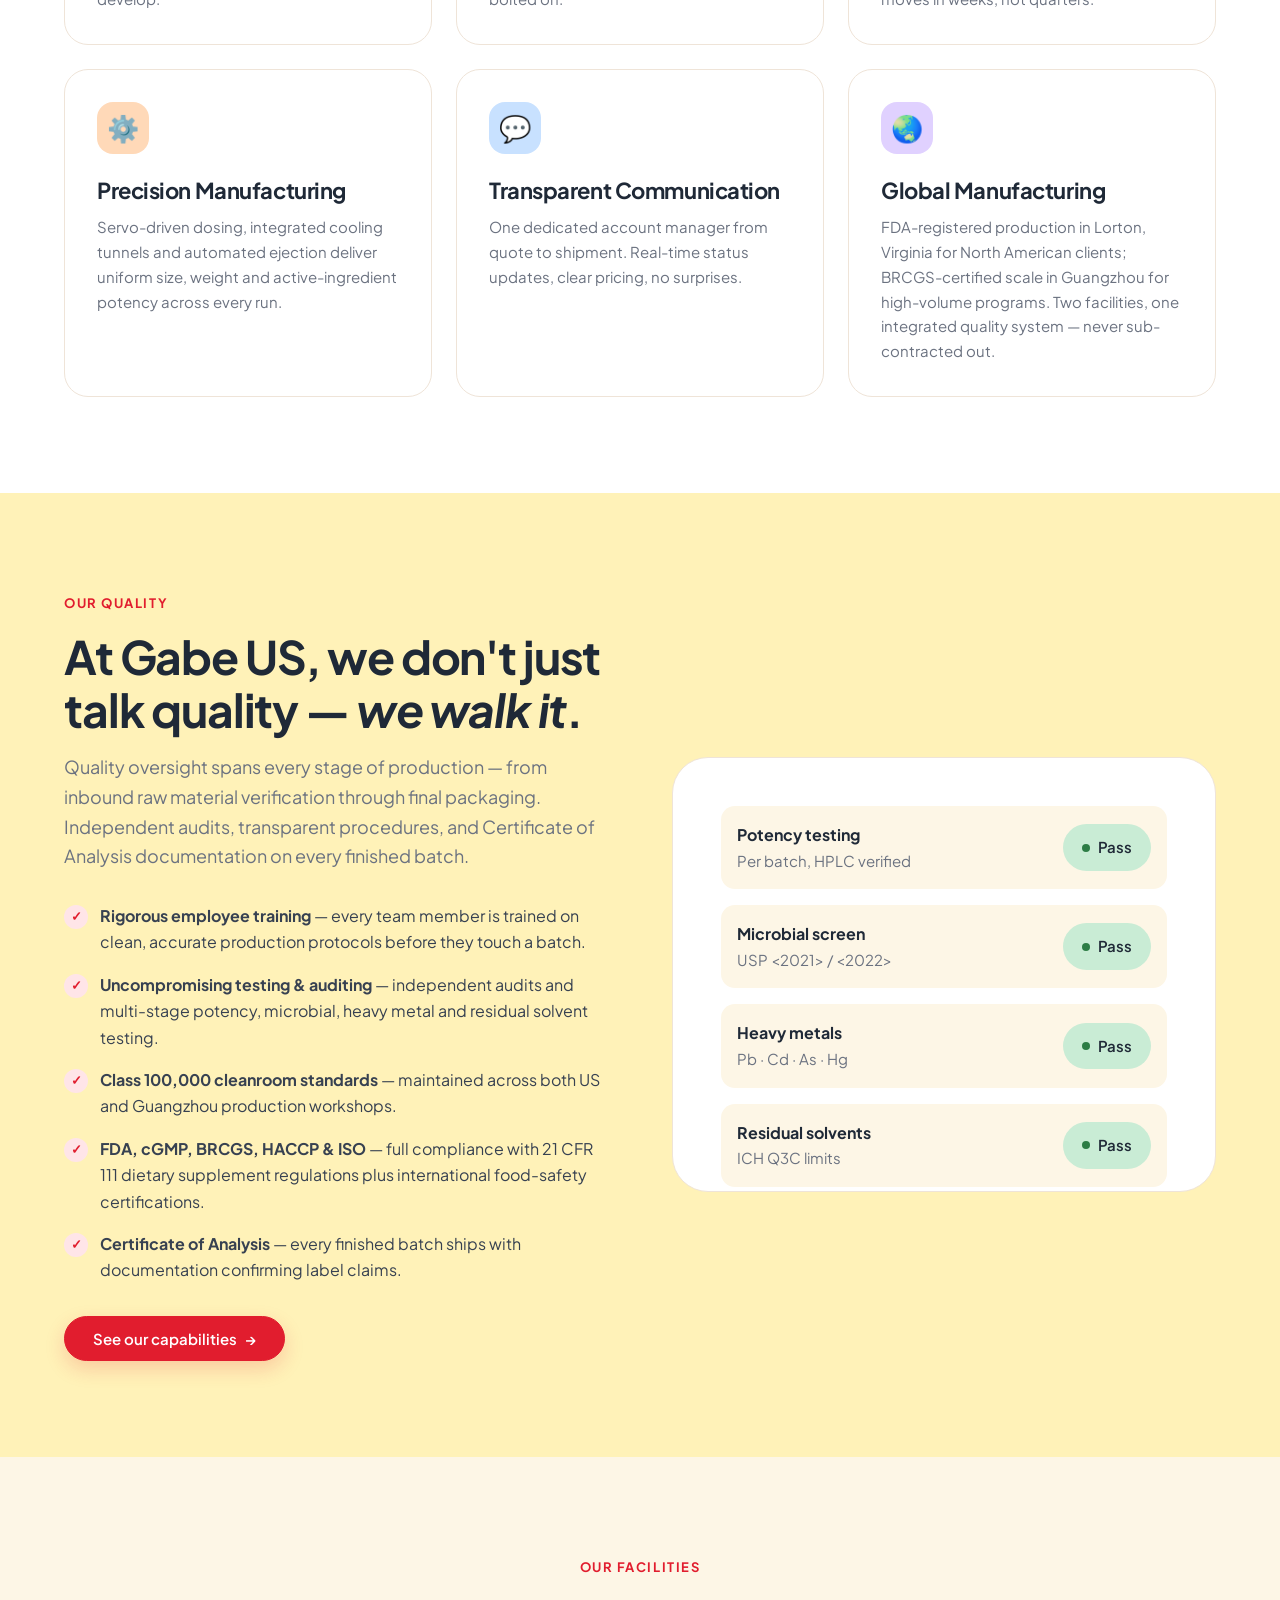
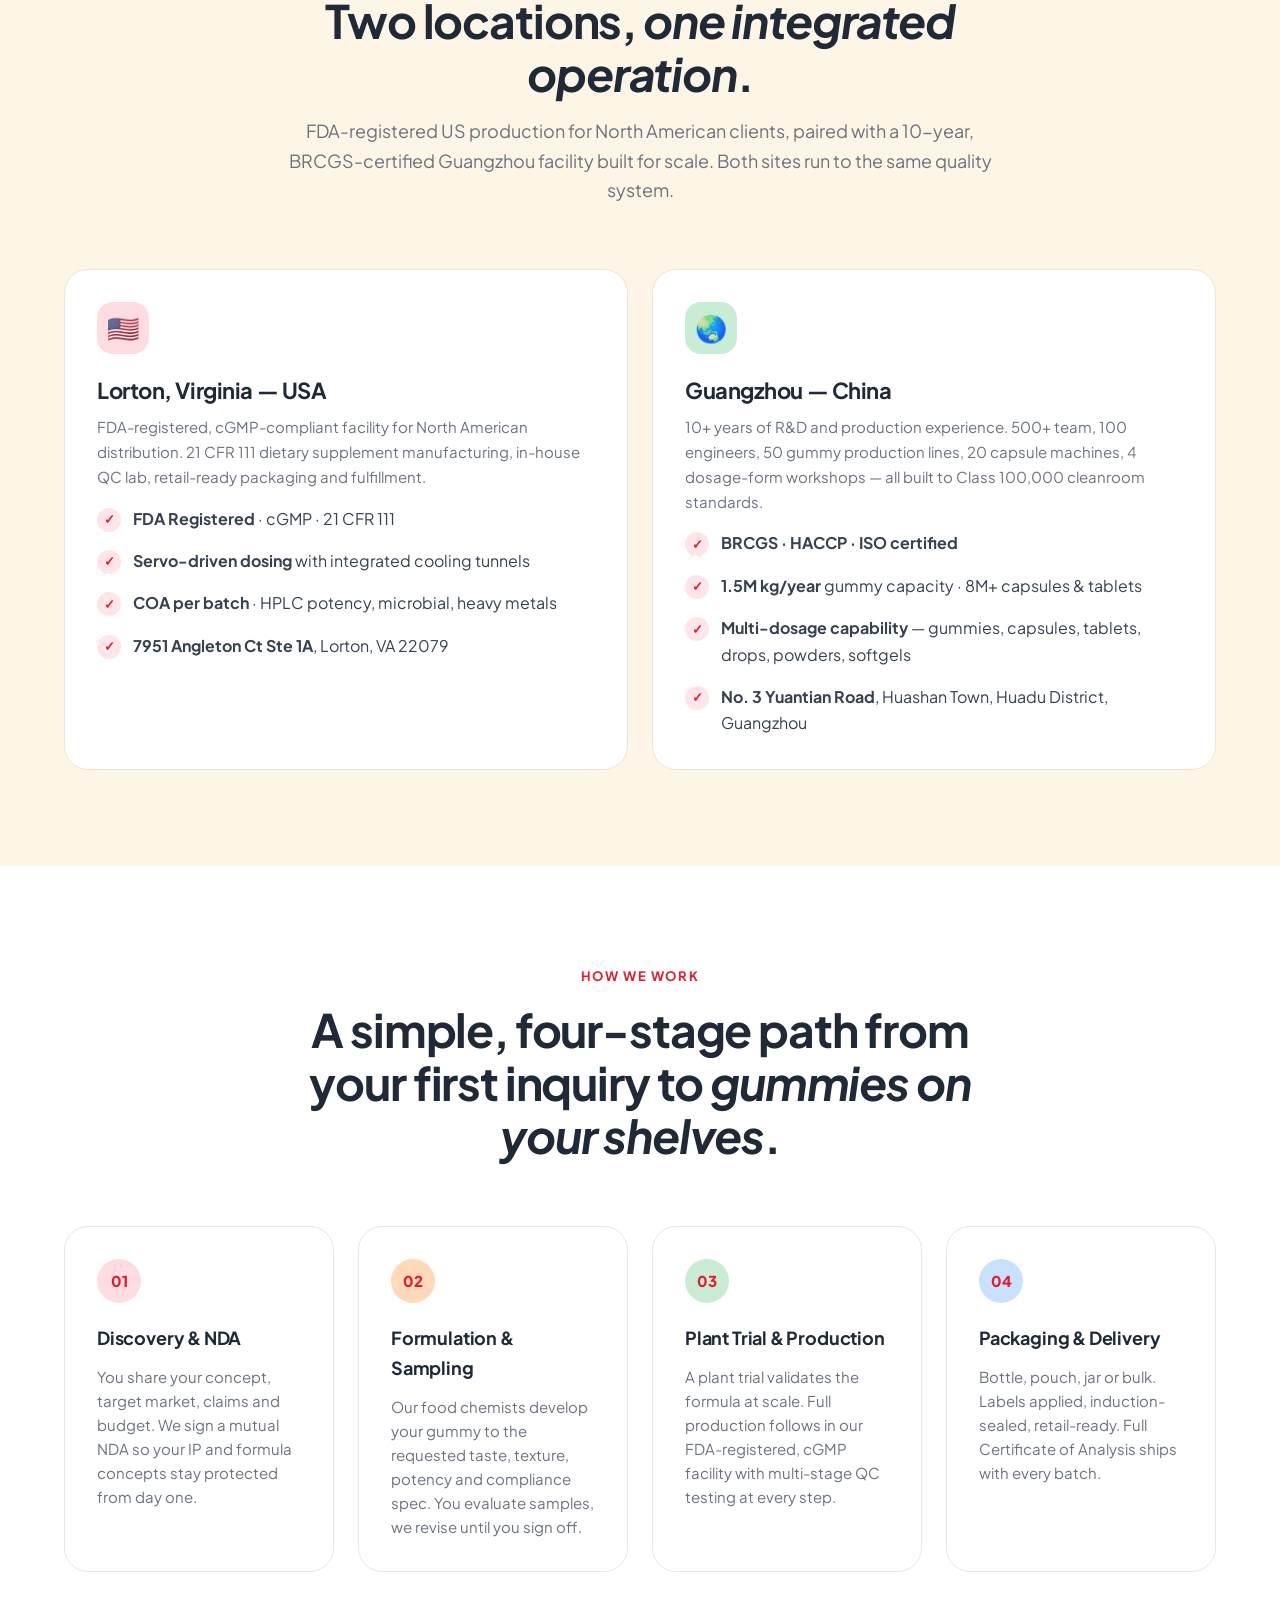
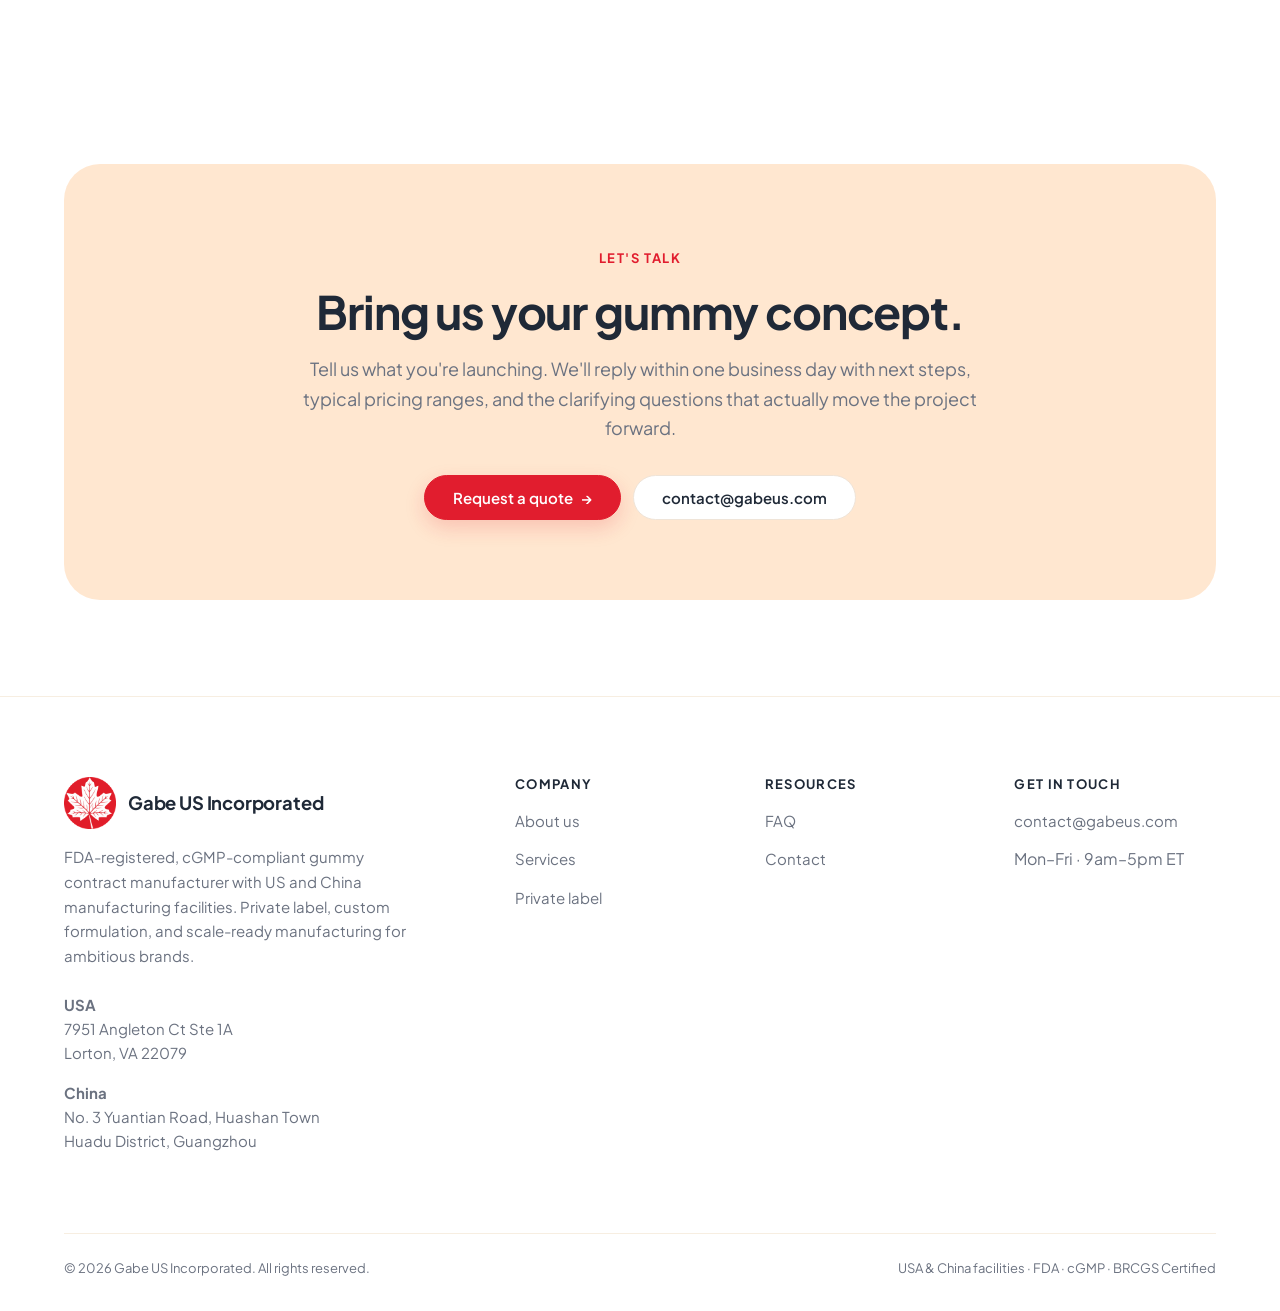
==== commit 0d6dd22a: "Align site content with gabehealth.com dual-facility positioning Reposition Gabe US as an integrated" ====
--- a/about.html
+++ b/about.html
@@ -4,7 +4,7 @@
   <meta charset="UTF-8">
   <meta name="viewport" content="width=device-width, initial-scale=1.0">
   <title>About — Gabe US Incorporated</title>
-  <meta name="description" content="FDA-registered, cGMP-compliant gummy contract manufacturer in Lorton, Virginia. Learn about our approach, our quality standards, and how we work.">
+  <meta name="description" content="FDA-registered, cGMP-compliant gummy contract manufacturer with US and China facilities. 10+ years experience, 500+ team, BRCGS / HACCP / ISO certified. Learn about our approach, quality standards, and how we work.">
   <link rel="preconnect" href="https://fonts.googleapis.com">
   <link rel="preconnect" href="https://fonts.gstatic.com" crossorigin>
   <link href="https://fonts.googleapis.com/css2?family=Plus+Jakarta+Sans:wght@400;500;600;700;800&display=swap" rel="stylesheet">
@@ -47,10 +47,10 @@
     <div class="page-banner__inner">
       <span class="eyebrow page-banner__eyebrow">About Gabe US</span>
       <h1 class="page-banner__title">
-        Built on made-in-USA, <span class="accent">rigorous QC</span>, and ambitious brands.
+        Built on global scale, <span class="accent">rigorous QC</span>, and ambitious brands.
       </h1>
       <p class="page-banner__sub">
-        We are an FDA-registered, cGMP-compliant gummy contract manufacturer in Lorton, Virginia. Our in-house R&amp;D, production and quality teams work under one roof so you get shorter timelines, tighter tolerances, and a partner who actually picks up the phone.
+        We are an FDA-registered, cGMP-compliant gummy contract manufacturer with facilities in Lorton, Virginia and Guangzhou, China. 10+ years of R&amp;D and production experience, 500+ team members, and BRCGS / HACCP / ISO certified operations — so you get shorter timelines, tighter tolerances, and a partner who actually picks up the phone.
       </p>
     </div>
   </div>
@@ -59,11 +59,13 @@
 <!-- Stats strip -->
 <section class="section section--sm">
   <div class="container">
-    <div class="card-grid card-grid--4" style="text-align:center;">
-      <div><div class="hero__stat-val">100%</div><div class="hero__stat-label">Made in the USA</div></div>
-      <div><div class="hero__stat-val">FDA</div><div class="hero__stat-label">Registered facility</div></div>
-      <div><div class="hero__stat-val">cGMP</div><div class="hero__stat-label">21 CFR 111 compliant</div></div>
-      <div><div class="hero__stat-val">Weeks</div><div class="hero__stat-label">From concept to shelf</div></div>
+    <div class="card-grid card-grid--3" style="text-align:center;">
+      <div><div class="hero__stat-val">10<span class="small">+</span></div><div class="hero__stat-label">Years of R&amp;D and production experience</div></div>
+      <div><div class="hero__stat-val">500<span class="small">+</span></div><div class="hero__stat-label">Team across US &amp; Guangzhou facilities</div></div>
+      <div><div class="hero__stat-val">100<span class="small"> engineers</span></div><div class="hero__stat-label">In-house R&amp;D and process engineering</div></div>
+      <div><div class="hero__stat-val">50</div><div class="hero__stat-label">Gummy production lines</div></div>
+      <div><div class="hero__stat-val">1.5M<span class="small"> kg</span></div><div class="hero__stat-label">Annual gummy production capacity</div></div>
+      <div><div class="hero__stat-val">4</div><div class="hero__stat-label">Dosage-form workshops (gummy, capsule, tablet, drop)</div></div>
     </div>
   </div>
 </section>
@@ -103,9 +105,9 @@
         <p class="card__body">One dedicated account manager from quote to shipment. Real-time status updates, clear pricing, no surprises.</p>
       </div>
       <div class="card">
-        <div class="card__icon card__icon--lavender">🇺🇸</div>
-        <h3 class="card__title">Made in the USA</h3>
-        <p class="card__body">Manufactured in Lorton, Virginia — never offshored, never sub-contracted. A real advantage when your retailers ask where your product is made.</p>
+        <div class="card__icon card__icon--lavender">🌏</div>
+        <h3 class="card__title">Global Manufacturing</h3>
+        <p class="card__body">FDA-registered production in Lorton, Virginia for North American clients; BRCGS-certified scale in Guangzhou for high-volume programs. Two facilities, one integrated quality system — never sub-contracted out.</p>
       </div>
     </div>
   </div>
@@ -122,7 +124,8 @@
         <ul class="feature-list">
           <li><strong>Rigorous employee training</strong> — every team member is trained on clean, accurate production protocols before they touch a batch.</li>
           <li><strong>Uncompromising testing &amp; auditing</strong> — independent audits and multi-stage potency, microbial, heavy metal and residual solvent testing.</li>
-          <li><strong>FDA Registered &amp; cGMP Certified</strong> — full compliance with 21 CFR 111 dietary supplement manufacturing regulations.</li>
+          <li><strong>Class 100,000 cleanroom standards</strong> — maintained across both US and Guangzhou production workshops.</li>
+          <li><strong>FDA, cGMP, BRCGS, HACCP &amp; ISO</strong> — full compliance with 21 CFR 111 dietary supplement regulations plus international food-safety certifications.</li>
           <li><strong>Certificate of Analysis</strong> — every finished batch ships with documentation confirming label claims.</li>
         </ul>
         <a href="services.html" class="btn btn--primary mt-8">
@@ -151,6 +154,41 @@
             Every batch ships with a full Certificate of Analysis.
           </div>
         </div>
+      </div>
+    </div>
+  </div>
+</section>
+
+<!-- Our facilities -->
+<section class="section section--cream">
+  <div class="container">
+    <div class="section__head">
+      <span class="eyebrow">Our facilities</span>
+      <h2>Two locations, <em class="italic">one integrated operation</em>.</h2>
+      <p class="lead">FDA-registered US production for North American clients, paired with a 10-year, BRCGS-certified Guangzhou facility built for scale. Both sites run to the same quality system.</p>
+    </div>
+    <div class="card-grid card-grid--2">
+      <div class="card">
+        <div class="card__icon card__icon--pink">🇺🇸</div>
+        <h3 class="card__title">Lorton, Virginia — USA</h3>
+        <p class="card__body">FDA-registered, cGMP-compliant facility for North American distribution. 21 CFR 111 dietary supplement manufacturing, in-house QC lab, retail-ready packaging and fulfillment.</p>
+        <ul class="feature-list" style="margin-top: var(--sp-4);">
+          <li><strong>FDA Registered</strong> · cGMP · 21 CFR 111</li>
+          <li><strong>Servo-driven dosing</strong> with integrated cooling tunnels</li>
+          <li><strong>COA per batch</strong> · HPLC potency, microbial, heavy metals</li>
+          <li><strong>7951 Angleton Ct Ste 1A</strong>, Lorton, VA 22079</li>
+        </ul>
+      </div>
+      <div class="card">
+        <div class="card__icon card__icon--mint">🌏</div>
+        <h3 class="card__title">Guangzhou — China</h3>
+        <p class="card__body">10+ years of R&amp;D and production experience. 500+ team, 100 engineers, 50 gummy production lines, 20 capsule machines, 4 dosage-form workshops — all built to Class 100,000 cleanroom standards.</p>
+        <ul class="feature-list" style="margin-top: var(--sp-4);">
+          <li><strong>BRCGS · HACCP · ISO certified</strong></li>
+          <li><strong>1.5M kg/year</strong> gummy capacity · 8M+ capsules &amp; tablets</li>
+          <li><strong>Multi-dosage capability</strong> — gummies, capsules, tablets, drops, powders, softgels</li>
+          <li><strong>No. 3 Yuantian Road</strong>, Huashan Town, Huadu District, Guangzhou</li>
+        </ul>
       </div>
     </div>
   </div>
@@ -217,11 +255,17 @@
           <span>Gabe US Incorporated</span>
         </div>
         <p class="footer__tag">
-          FDA-registered, cGMP-compliant gummy contract manufacturer in Lorton, Virginia. Private label, custom formulation, and scale-ready manufacturing for ambitious brands.
+          FDA-registered, cGMP-compliant gummy contract manufacturer with US and China manufacturing facilities. Private label, custom formulation, and scale-ready manufacturing for ambitious brands.
         </p>
         <p class="footer__address">
+          <strong>USA</strong><br>
           7951 Angleton Ct Ste 1A<br>
           Lorton, VA 22079
+        </p>
+        <p class="footer__address">
+          <strong>China</strong><br>
+          No. 3 Yuantian Road, Huashan Town<br>
+          Huadu District, Guangzhou
         </p>
       </div>
       <div>
@@ -249,7 +293,7 @@
     </div>
     <div class="footer__bottom">
       <div>© <span id="year">2026</span> Gabe US Incorporated. All rights reserved.</div>
-      <div>Made in the USA · FDA Registered · cGMP Certified</div>
+      <div>USA &amp; China facilities · FDA · cGMP · BRCGS Certified</div>
     </div>
   </div>
 </footer>
